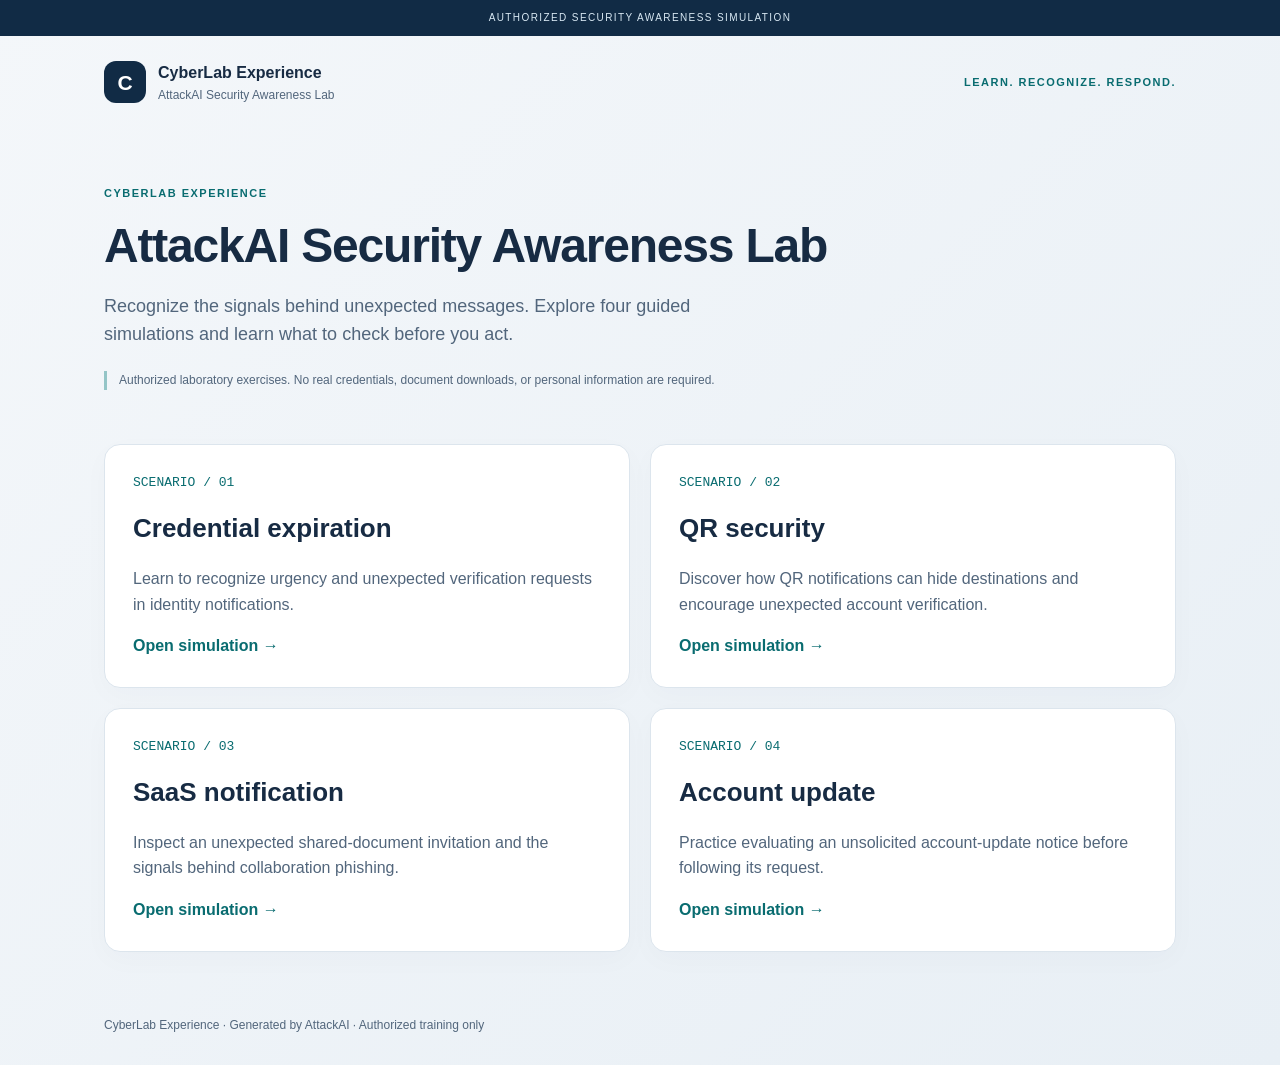
==== index.html @ 313d7d8c "Add files via upload Add files via upload" ====
<!DOCTYPE html>
<html lang="en"><head><meta charset="UTF-8"><meta name="viewport" content="width=device-width, initial-scale=1"><meta name="description" content="Four authorized CyberLab Experience security awareness simulations without credential collection."><title>Security Awareness Lab | AttackAI</title><link rel="stylesheet" href="assets/training.css"></head><body><div class="training-bar">AUTHORIZED SECURITY AWARENESS SIMULATION</div><header class="site-header"><a class="brand" href="index.html"><span class="brand-mark" aria-hidden="true">C</span><span><strong>CyberLab Experience</strong><small>AttackAI Security Awareness Lab</small></span></a><span class="lab-label">Learn. Recognize. Respond.</span></header><main><section class="hero"><p class="eyebrow">CyberLab Experience</p><h1>AttackAI Security Awareness Lab</h1><p class="lead">Recognize the signals behind unexpected messages. Explore four guided simulations and learn what to check before you act.</p><p class="demo-note">Authorized laboratory exercises. No real credentials, document downloads, or personal information are required.</p></section><section class="grid" aria-label="Training scenarios"><article class="scenario-card"><span class="number">SCENARIO / 01</span><h2>Credential expiration</h2><p>Learn to recognize urgency and unexpected verification requests in identity notifications.</p><a class="open-link" href="credential-expiration/">Open simulation →</a></article>
<article class="scenario-card"><span class="number">SCENARIO / 02</span><h2>QR security</h2><p>Discover how QR notifications can hide destinations and encourage unexpected account verification.</p><a class="open-link" href="qr-security/">Open simulation →</a></article>
<article class="scenario-card"><span class="number">SCENARIO / 03</span><h2>SaaS notification</h2><p>Inspect an unexpected shared-document invitation and the signals behind collaboration phishing.</p><a class="open-link" href="saas-notification/">Open simulation →</a></article>
<article class="scenario-card"><span class="number">SCENARIO / 04</span><h2>Account update</h2><p>Practice evaluating an unsolicited account-update notice before following its request.</p><a class="open-link" href="account-update/">Open simulation →</a></article></section></main><footer class="site-footer">CyberLab Experience · Generated by AttackAI · Authorized training only</footer></body></html>
---- assets/training.css ----
:root{color-scheme:light;--ink:#172b43;--muted:#52667c;--navy:#112b45;--teal:#096c70;--line:#dce5ed;--paper:#fff}*{box-sizing:border-box}body{margin:0;font-family:Arial,Helvetica,sans-serif;color:var(--ink);background:linear-gradient(135deg,#f4f7fa,#e8eff5);min-height:100vh;line-height:1.6}a{color:var(--teal)}.training-bar{background:var(--navy);color:#d8e8f3;text-align:center;font-size:10px;letter-spacing:1.4px;padding:10px 16px}.site-header{max-width:1120px;margin:auto;padding:24px;display:flex;align-items:center;justify-content:space-between;gap:16px}.brand{display:flex;align-items:center;gap:12px;color:var(--ink);text-decoration:none}.brand-mark{width:42px;height:42px;background:var(--navy);color:white;display:grid;place-items:center;border-radius:12px;font-weight:700;font-size:21px}.brand strong{display:block;font-size:16px}.brand small{display:block;color:var(--muted);font-size:12px}.lab-label,.eyebrow{font-size:11px;letter-spacing:1.5px;text-transform:uppercase;font-weight:700;color:var(--teal)}main{max-width:1120px;margin:auto;padding:32px 24px 64px}h1,h2,h3,p{margin-top:0}h1{font-size:clamp(30px,4vw,48px);line-height:1.15;letter-spacing:-1.2px;margin-bottom:18px}h2{font-size:26px;line-height:1.25}h3{font-size:17px;margin-bottom:6px}.lead{color:var(--muted);font-size:18px;max-width:680px}.hero{padding:24px 0 32px}.hero .eyebrow{margin-bottom:16px}.grid{display:grid;grid-template-columns:repeat(2,minmax(0,1fr));gap:20px}.scenario-card{display:flex;flex-direction:column;background:var(--paper);padding:28px;border:1px solid var(--line);border-radius:16px;box-shadow:0 8px 28px #172b4306}.scenario-card p{color:var(--muted);flex:1}.number{color:var(--teal);font-family:monospace;font-size:13px;margin-bottom:18px}.open-link{font-weight:700;text-decoration:none;align-self:flex-start}.open-link:hover{text-decoration:underline}.portal{max-width:480px;margin:28px auto 0}.portal-card,.education-card{background:white;border:1px solid var(--line);border-radius:18px;box-shadow:0 16px 50px #152d4610;padding:36px}.portal-card h1{font-size:29px;letter-spacing:-.6px}.portal-card .eyebrow{margin-bottom:18px}.description{color:var(--muted);font-size:14px}.visual-field{margin:20px 0}.field-label{display:block;font-weight:700;font-size:12px;margin-bottom:7px}.field-display{border:1px solid var(--line);background:#f4f7fa;border-radius:8px;padding:12px 14px;color:#78899a;font-size:14px;user-select:none}.demo-note{font-size:12px;color:var(--muted);border-left:3px solid #94c5c7;padding-left:12px;margin:22px 0}.cta{display:block;width:100%;border:0;background:var(--teal);color:white;border-radius:9px;padding:14px 18px;font:700 14px Arial,Helvetica,sans-serif;cursor:pointer}.cta:hover{background:#07555a}.cta:focus-visible,a:focus-visible{outline:3px solid #cc7c24;outline-offset:4px}.portal-footer{text-align:center;margin:22px 0 0;font-size:11px;color:var(--muted)}.education-card{max-width:800px;margin:28px auto 0}.education-card h1{font-size:clamp(30px,4vw,40px)}.badge{display:inline-block;border-radius:30px;background:#e6f2f1;color:#086269;font-size:11px;letter-spacing:1px;font-weight:700;padding:7px 12px;margin-bottom:20px}.safe-message{padding:18px 20px;background:#eef7f4;border:1px solid #cce4da;border-radius:10px;font-size:14px;margin:24px 0}.indicators{display:grid;grid-template-columns:1fr 1fr;gap:18px;margin:20px 0 26px}.indicator{padding:18px;background:#f6f8fb;border-radius:10px;border:1px solid #e6ecf2}.indicator p{font-size:14px;color:var(--muted);margin:0}.analysis{background:var(--navy);color:white;border-radius:12px;padding:24px}.analysis p{color:#c7d9e8;font-size:14px;margin:0}.education-footer{border-top:1px solid var(--line);margin-top:26px;padding-top:18px;font-size:12px;color:var(--muted);display:flex;justify-content:space-between;gap:16px;flex-wrap:wrap}.document-card{margin:24px 0;padding:22px;border:1px solid var(--line);border-radius:12px;background:#f7f9fc}.document-icon{display:inline-block;background:#e1eeee;color:var(--teal);font-size:11px;letter-spacing:1px;font-weight:bold;padding:7px 10px;border-radius:6px;margin-bottom:12px}.document-card h2{font-size:19px;margin-bottom:8px}.document-name{font-size:17px;font-weight:bold;overflow-wrap:anywhere}.document-meta{font-size:13px;color:var(--muted);margin-bottom:4px}.verification-mark{background:#edf5f5;border:1px solid #cee2e2;color:var(--teal);text-align:center;padding:18px;border-radius:10px;margin:22px 0;font-size:13px;font-weight:700}.site-footer{max-width:1120px;margin:auto;padding:0 24px 30px;font-size:12px;color:var(--muted)}.error-page{max-width:680px;padding-top:70px}[hidden]{display:none!important}@media(max-width:600px){.site-header{padding:18px}.lab-label{display:none}main{padding:18px 18px 40px}.grid,.indicators{grid-template-columns:1fr}.portal{margin-top:12px}.portal-card,.education-card{padding:26px 22px}.scenario-card{padding:24px}.hero{padding:12px 0 20px}.lead{font-size:16px}.training-bar{font-size:9px;letter-spacing:.8px}.site-footer{padding:0 18px 24px}}
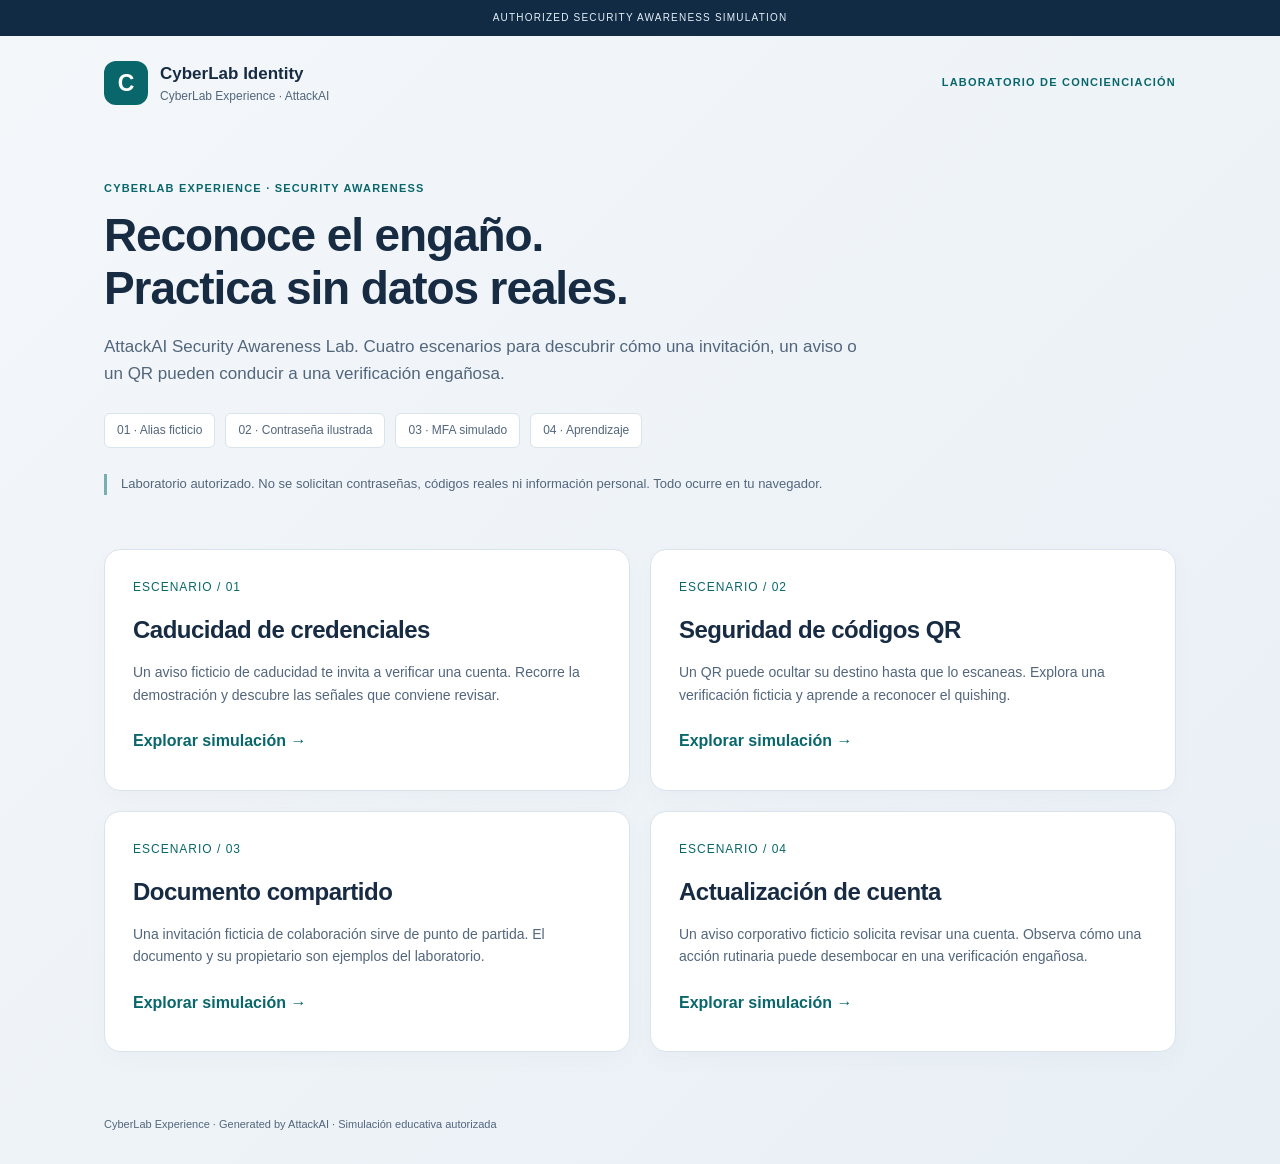
==== commit f475e9f7: "Add files via upload AttackAI Phase 3C.2 - Interactive Awareness Landing Pages." ====
--- a/index.html
+++ b/index.html
@@ -1,5 +1,28 @@
-<!DOCTYPE html>
-<html lang="en"><head><meta charset="UTF-8"><meta name="viewport" content="width=device-width, initial-scale=1"><meta name="description" content="Four authorized CyberLab Experience security awareness simulations without credential collection."><title>Security Awareness Lab | AttackAI</title><link rel="stylesheet" href="assets/training.css"></head><body><div class="training-bar">AUTHORIZED SECURITY AWARENESS SIMULATION</div><header class="site-header"><a class="brand" href="index.html"><span class="brand-mark" aria-hidden="true">C</span><span><strong>CyberLab Experience</strong><small>AttackAI Security Awareness Lab</small></span></a><span class="lab-label">Learn. Recognize. Respond.</span></header><main><section class="hero"><p class="eyebrow">CyberLab Experience</p><h1>AttackAI Security Awareness Lab</h1><p class="lead">Recognize the signals behind unexpected messages. Explore four guided simulations and learn what to check before you act.</p><p class="demo-note">Authorized laboratory exercises. No real credentials, document downloads, or personal information are required.</p></section><section class="grid" aria-label="Training scenarios"><article class="scenario-card"><span class="number">SCENARIO / 01</span><h2>Credential expiration</h2><p>Learn to recognize urgency and unexpected verification requests in identity notifications.</p><a class="open-link" href="credential-expiration/">Open simulation →</a></article>
-<article class="scenario-card"><span class="number">SCENARIO / 02</span><h2>QR security</h2><p>Discover how QR notifications can hide destinations and encourage unexpected account verification.</p><a class="open-link" href="qr-security/">Open simulation →</a></article>
-<article class="scenario-card"><span class="number">SCENARIO / 03</span><h2>SaaS notification</h2><p>Inspect an unexpected shared-document invitation and the signals behind collaboration phishing.</p><a class="open-link" href="saas-notification/">Open simulation →</a></article>
-<article class="scenario-card"><span class="number">SCENARIO / 04</span><h2>Account update</h2><p>Practice evaluating an unsolicited account-update notice before following its request.</p><a class="open-link" href="account-update/">Open simulation →</a></article></section></main><footer class="site-footer">CyberLab Experience · Generated by AttackAI · Authorized training only</footer></body></html>+<!DOCTYPE html>
+<html lang="es">
+<head>
+<meta charset="UTF-8">
+<meta name="viewport" content="width=device-width, initial-scale=1">
+<meta http-equiv="Content-Security-Policy" content="default-src 'none'; style-src 'self'; script-src 'self'; img-src data:; connect-src 'none'; form-action 'none'; base-uri 'none'; object-src 'none'">
+<link rel="icon" href="data:,">
+<title>AttackAI Security Awareness Lab | CyberLab Experience</title>
+<meta name="description" content="Cuatro recorridos educativos sobre phishing con identidad ficticia, contraseña ilustrada y MFA simulado. Sin credenciales reales.">
+<link rel="stylesheet" href="assets/training.css">
+</head>
+<body>
+<a class="skip-link" href="#main">Saltar al contenido</a>
+<div class="training-bar">AUTHORIZED SECURITY AWARENESS SIMULATION</div>
+<header class="site-header">
+  <a class="brand" href="index.html"><span class="brand-mark" aria-hidden="true">C</span><span><strong>CyberLab Identity</strong><small>CyberLab Experience · AttackAI</small></span></a>
+  <span class="lab-label">Laboratorio de concienciación</span>
+</header>
+<main id="main">
+  <section class="hero"><p class="eyebrow">CYBERLAB EXPERIENCE · SECURITY AWARENESS</p><h1>Reconoce el engaño.<br>Practica sin datos reales.</h1><p class="lead">AttackAI Security Awareness Lab. Cuatro escenarios para descubrir cómo una invitación, un aviso o un QR pueden conducir a una verificación engañosa.</p><div class="overview-steps" aria-label="Etapas de cada recorrido"><span>01 · Alias ficticio</span><span>02 · Contraseña ilustrada</span><span>03 · MFA simulado</span><span>04 · Aprendizaje</span></div><p class="demo-note">Laboratorio autorizado. No se solicitan contraseñas, códigos reales ni información personal. Todo ocurre en tu navegador.</p></section>
+  <section class="grid" aria-label="Escenarios de entrenamiento"><article class="scenario-card"><span class="number">ESCENARIO / 01</span><h2>Caducidad de credenciales</h2><p>Un aviso ficticio de caducidad te invita a verificar una cuenta. Recorre la demostración y descubre las señales que conviene revisar.</p><a class="open-link" href="credential-expiration/">Explorar simulación <span aria-hidden="true">→</span><span class="sr-only">: Caducidad de credenciales</span></a></article>
+<article class="scenario-card"><span class="number">ESCENARIO / 02</span><h2>Seguridad de códigos QR</h2><p>Un QR puede ocultar su destino hasta que lo escaneas. Explora una verificación ficticia y aprende a reconocer el quishing.</p><a class="open-link" href="qr-security/">Explorar simulación <span aria-hidden="true">→</span><span class="sr-only">: Seguridad de códigos QR</span></a></article>
+<article class="scenario-card"><span class="number">ESCENARIO / 03</span><h2>Documento compartido</h2><p>Una invitación ficticia de colaboración sirve de punto de partida. El documento y su propietario son ejemplos del laboratorio.</p><a class="open-link" href="saas-notification/">Explorar simulación <span aria-hidden="true">→</span><span class="sr-only">: Documento compartido</span></a></article>
+<article class="scenario-card"><span class="number">ESCENARIO / 04</span><h2>Actualización de cuenta</h2><p>Un aviso corporativo ficticio solicita revisar una cuenta. Observa cómo una acción rutinaria puede desembocar en una verificación engañosa.</p><a class="open-link" href="account-update/">Explorar simulación <span aria-hidden="true">→</span><span class="sr-only">: Actualización de cuenta</span></a></article></section>
+</main>
+<footer class="site-footer">CyberLab Experience · Generated by AttackAI · Simulación educativa autorizada</footer>
+</body>
+</html>
--- a/assets/training.css
+++ b/assets/training.css
@@ -1 +1,15 @@
-:root{color-scheme:light;--ink:#172b43;--muted:#52667c;--navy:#112b45;--teal:#096c70;--line:#dce5ed;--paper:#fff}*{box-sizing:border-box}body{margin:0;font-family:Arial,Helvetica,sans-serif;color:var(--ink);background:linear-gradient(135deg,#f4f7fa,#e8eff5);min-height:100vh;line-height:1.6}a{color:var(--teal)}.training-bar{background:var(--navy);color:#d8e8f3;text-align:center;font-size:10px;letter-spacing:1.4px;padding:10px 16px}.site-header{max-width:1120px;margin:auto;padding:24px;display:flex;align-items:center;justify-content:space-between;gap:16px}.brand{display:flex;align-items:center;gap:12px;color:var(--ink);text-decoration:none}.brand-mark{width:42px;height:42px;background:var(--navy);color:white;display:grid;place-items:center;border-radius:12px;font-weight:700;font-size:21px}.brand strong{display:block;font-size:16px}.brand small{display:block;color:var(--muted);font-size:12px}.lab-label,.eyebrow{font-size:11px;letter-spacing:1.5px;text-transform:uppercase;font-weight:700;color:var(--teal)}main{max-width:1120px;margin:auto;padding:32px 24px 64px}h1,h2,h3,p{margin-top:0}h1{font-size:clamp(30px,4vw,48px);line-height:1.15;letter-spacing:-1.2px;margin-bottom:18px}h2{font-size:26px;line-height:1.25}h3{font-size:17px;margin-bottom:6px}.lead{color:var(--muted);font-size:18px;max-width:680px}.hero{padding:24px 0 32px}.hero .eyebrow{margin-bottom:16px}.grid{display:grid;grid-template-columns:repeat(2,minmax(0,1fr));gap:20px}.scenario-card{display:flex;flex-direction:column;background:var(--paper);padding:28px;border:1px solid var(--line);border-radius:16px;box-shadow:0 8px 28px #172b4306}.scenario-card p{color:var(--muted);flex:1}.number{color:var(--teal);font-family:monospace;font-size:13px;margin-bottom:18px}.open-link{font-weight:700;text-decoration:none;align-self:flex-start}.open-link:hover{text-decoration:underline}.portal{max-width:480px;margin:28px auto 0}.portal-card,.education-card{background:white;border:1px solid var(--line);border-radius:18px;box-shadow:0 16px 50px #152d4610;padding:36px}.portal-card h1{font-size:29px;letter-spacing:-.6px}.portal-card .eyebrow{margin-bottom:18px}.description{color:var(--muted);font-size:14px}.visual-field{margin:20px 0}.field-label{display:block;font-weight:700;font-size:12px;margin-bottom:7px}.field-display{border:1px solid var(--line);background:#f4f7fa;border-radius:8px;padding:12px 14px;color:#78899a;font-size:14px;user-select:none}.demo-note{font-size:12px;color:var(--muted);border-left:3px solid #94c5c7;padding-left:12px;margin:22px 0}.cta{display:block;width:100%;border:0;background:var(--teal);color:white;border-radius:9px;padding:14px 18px;font:700 14px Arial,Helvetica,sans-serif;cursor:pointer}.cta:hover{background:#07555a}.cta:focus-visible,a:focus-visible{outline:3px solid #cc7c24;outline-offset:4px}.portal-footer{text-align:center;margin:22px 0 0;font-size:11px;color:var(--muted)}.education-card{max-width:800px;margin:28px auto 0}.education-card h1{font-size:clamp(30px,4vw,40px)}.badge{display:inline-block;border-radius:30px;background:#e6f2f1;color:#086269;font-size:11px;letter-spacing:1px;font-weight:700;padding:7px 12px;margin-bottom:20px}.safe-message{padding:18px 20px;background:#eef7f4;border:1px solid #cce4da;border-radius:10px;font-size:14px;margin:24px 0}.indicators{display:grid;grid-template-columns:1fr 1fr;gap:18px;margin:20px 0 26px}.indicator{padding:18px;background:#f6f8fb;border-radius:10px;border:1px solid #e6ecf2}.indicator p{font-size:14px;color:var(--muted);margin:0}.analysis{background:var(--navy);color:white;border-radius:12px;padding:24px}.analysis p{color:#c7d9e8;font-size:14px;margin:0}.education-footer{border-top:1px solid var(--line);margin-top:26px;padding-top:18px;font-size:12px;color:var(--muted);display:flex;justify-content:space-between;gap:16px;flex-wrap:wrap}.document-card{margin:24px 0;padding:22px;border:1px solid var(--line);border-radius:12px;background:#f7f9fc}.document-icon{display:inline-block;background:#e1eeee;color:var(--teal);font-size:11px;letter-spacing:1px;font-weight:bold;padding:7px 10px;border-radius:6px;margin-bottom:12px}.document-card h2{font-size:19px;margin-bottom:8px}.document-name{font-size:17px;font-weight:bold;overflow-wrap:anywhere}.document-meta{font-size:13px;color:var(--muted);margin-bottom:4px}.verification-mark{background:#edf5f5;border:1px solid #cee2e2;color:var(--teal);text-align:center;padding:18px;border-radius:10px;margin:22px 0;font-size:13px;font-weight:700}.site-footer{max-width:1120px;margin:auto;padding:0 24px 30px;font-size:12px;color:var(--muted)}.error-page{max-width:680px;padding-top:70px}[hidden]{display:none!important}@media(max-width:600px){.site-header{padding:18px}.lab-label{display:none}main{padding:18px 18px 40px}.grid,.indicators{grid-template-columns:1fr}.portal{margin-top:12px}.portal-card,.education-card{padding:26px 22px}.scenario-card{padding:24px}.hero{padding:12px 0 20px}.lead{font-size:16px}.training-bar{font-size:9px;letter-spacing:.8px}.site-footer{padding:0 18px 24px}}+:root{color-scheme:light;--ink:#172b43;--muted:#52667c;--navy:#112b45;--teal:#09676b;--line:#d9e3ec;--paper:#fff}
+*{box-sizing:border-box}body{margin:0;min-height:100vh;background:linear-gradient(135deg,#f4f7fa,#e8eff5);color:var(--ink);font-family:Arial,Helvetica,sans-serif;line-height:1.6}a{color:var(--teal);text-underline-offset:3px}button,select{font:inherit}button,a,select{-webkit-tap-highlight-color:transparent}a:focus-visible,button:focus-visible,select:focus-visible{outline:3px solid #a65008;outline-offset:4px}h2[tabindex='-1']:focus{outline:none}[hidden]{display:none!important}
+.sr-only{position:absolute;width:1px;height:1px;padding:0;margin:-1px;overflow:hidden;clip-path:inset(50%);white-space:nowrap;border:0}.skip-link{position:absolute;top:-100px;left:16px;z-index:5;padding:10px 16px;background:white;color:var(--ink);font-weight:bold}.skip-link:focus{top:8px}
+.training-bar{padding:10px 16px;background:var(--navy);color:#e5eff7;text-align:center;font-size:10px;letter-spacing:1.2px}.site-header{display:flex;align-items:center;justify-content:space-between;gap:20px;max-width:1120px;margin:auto;padding:24px}.brand{display:flex;align-items:center;gap:12px;color:var(--ink);text-decoration:none}.brand-mark{display:grid;place-items:center;flex-shrink:0;width:44px;height:44px;background:var(--teal);border-radius:12px;color:white;font-size:23px;font-weight:bold}.brand strong{display:block;font-size:17px}.brand small{display:block;font-size:12px;color:var(--muted)}.lab-label,.eyebrow{color:var(--teal);font-size:11px;letter-spacing:1.2px;font-weight:bold;text-transform:uppercase}
+main{max-width:1120px;margin:auto;padding:28px 24px 64px}h1,h2,h3,p{margin-top:0}h1{margin-bottom:18px;font-size:clamp(31px,4vw,46px);letter-spacing:-1.1px;line-height:1.15}h2{margin-bottom:16px;font-size:26px;letter-spacing:-.5px;line-height:1.25}h3{margin-bottom:8px;font-size:16px;line-height:1.4}.lead{max-width:760px;margin-bottom:22px;color:var(--muted);font-size:17px}.hero{padding:22px 0 32px}.hero h1{max-width:820px}.overview-steps{display:flex;flex-wrap:wrap;gap:10px;margin:26px 0}.overview-steps span{border:1px solid var(--line);border-radius:6px;padding:7px 12px;background:white;color:var(--muted);font-size:12px}.demo-note{margin:22px 0;border-left:3px solid #77aeb0;padding-left:14px;color:var(--muted);font-size:13px}
+.grid{display:grid;grid-template-columns:repeat(2,minmax(0,1fr));gap:20px}.scenario-card{display:flex;flex-direction:column;border:1px solid var(--line);border-radius:16px;padding:28px;background:white;box-shadow:0 8px 26px #172b4306}.scenario-card h2{font-size:24px}.scenario-card p{flex:1;color:var(--muted);font-size:14px}.number{display:block;margin-bottom:18px;color:var(--teal);font-size:12px;letter-spacing:1px}.open-link{align-self:flex-start;padding:8px 0;font-weight:bold;text-decoration:none}.open-link:hover{text-decoration:underline}
+.page-intro{margin:6px 0 26px}.page-intro h1{font-size:clamp(30px,3.6vw,38px)}.experience-layout{display:grid;grid-template-columns:minmax(0,760px) minmax(220px,1fr);align-items:start;gap:24px}.simulation{min-width:0;overflow:hidden;border:1px solid var(--line);border-radius:16px;background:white;box-shadow:0 16px 48px #152d460d;scroll-margin-top:20px}.progress{border-bottom:1px solid var(--line);padding:22px 26px;background:#f9fbfc}.progress ol{display:grid;grid-template-columns:repeat(4,minmax(0,1fr));gap:8px;list-style:none;margin:0;padding:0}.progress li{display:flex;align-items:flex-start;gap:8px;color:var(--muted);font-size:11px;line-height:1.4}.step-number{display:grid;place-items:center;flex-shrink:0;width:26px;height:26px;border:1px solid #9eafbf;border-radius:50%;background:white;font-size:12px}.progress li[aria-current='step']{color:var(--teal);font-weight:bold}.progress li[aria-current='step'] .step-number{border-color:var(--teal);background:var(--teal);color:white}.progress li.is-complete .step-number{border-color:#79a9a6;background:#e9f4f2;color:#225d58}
+.step-panel{padding:32px}.panel-kicker{margin-bottom:16px;color:var(--teal);font-size:10px;font-weight:bold;letter-spacing:1.3px}.description{color:var(--muted);font-size:14px}.context-note{margin:24px 0;border-left:3px solid #9ab6c9;padding:16px;background:#f4f7fa;border-radius:0 8px 8px 0}.context-label{display:block;margin-bottom:8px;color:var(--muted);font-size:10px;letter-spacing:1px;font-weight:bold}.context-note p{margin:0;color:var(--muted);font-size:14px}.visual-field{margin:24px 0}.field-label{display:block;margin-bottom:8px;font-size:13px;font-weight:bold}select{width:100%;min-height:48px;border:1px solid #8fa4b7;border-radius:8px;padding:12px;background:white;color:var(--ink);font-size:16px}.field-help{margin:9px 0 0;color:var(--muted);font-size:12px}
+.identity-chip{display:flex;align-items:center;gap:12px;margin:24px 0;padding:14px 16px;background:#f3f7fa;border-radius:10px}.identity-avatar{display:grid;place-items:center;flex-shrink:0;width:36px;height:36px;border-radius:50%;background:#dae8ed;color:#34536b;font-weight:bold}.identity-chip strong{display:block;font-size:14px}.identity-chip small{display:block;margin-top:3px;color:var(--muted);font-size:11px}.masked-display{display:flex;align-items:center;justify-content:space-between;flex-wrap:wrap;gap:12px;border:1px solid var(--line);border-radius:8px;padding:15px 16px;background:#f3f6f8;color:#476078;font-size:20px;letter-spacing:2px}.fixed-tag{color:var(--muted);font-size:9px;font-weight:bold;letter-spacing:.8px}.mfa-indicators{display:flex;justify-content:center;gap:10px;margin:30px 0}.mfa-indicators span{display:grid;place-items:center;width:48px;height:54px;border:1px solid #b5cbd7;border-radius:8px;background:#f2f7fa;color:#4b6d83;font-size:18px}
+.actions{display:flex;justify-content:flex-end;flex-wrap:wrap;gap:12px;margin-top:30px}.button{min-height:48px;border:1px solid transparent;border-radius:8px;padding:13px 20px;font-size:14px;font-weight:bold;line-height:1.4;cursor:pointer}.button-primary{background:var(--teal);color:white}.button-primary:hover{background:#075357}.button-secondary{border-color:#aebfce;background:white;color:#334f68}.button-secondary:hover{background:#f0f5f8}
+.safety-aside{padding:24px 20px;border:1px solid var(--line);border-radius:14px;background:#f9fbfc}.badge{display:inline-block;margin-bottom:18px;border-radius:20px;padding:6px 10px;background:#e4f0ed;color:#235d53;font-size:9px;font-weight:bold;letter-spacing:.8px}.safety-aside h2{margin-bottom:12px;font-size:21px}.safety-aside p,.safety-list{color:var(--muted);font-size:13px}.safety-list{padding-left:18px;margin:20px 0}.safety-list li{margin-bottom:10px}.safety-aside .aside-note{border-top:1px solid var(--line);padding-top:18px;margin-bottom:0;font-size:12px}.safe-message{margin:24px 0;border:1px solid #bfded0;border-radius:10px;padding:18px 20px;background:#edf7f1;color:#245642;font-size:14px}.safe-message p{margin:8px 0 0}.section-title{margin:28px 0 14px;font-size:18px}.learning-sequence{padding-left:22px;color:var(--muted);font-size:14px}.learning-sequence li{margin-bottom:14px}.learning-sequence strong{color:var(--ink)}.indicators{display:grid;grid-template-columns:repeat(2,minmax(0,1fr));gap:14px;margin:18px 0 24px}.indicator{padding:18px;border:1px solid #e1e9f0;border-radius:10px;background:#f6f8fb}.indicator h3{font-size:14px}.indicator p{margin:0;color:var(--muted);font-size:13px}.analysis{padding:22px;border-radius:10px;background:var(--navy);color:white}.analysis p{margin:0;color:#d1dfeb;font-size:13px}.return-link{margin:24px 0 0;text-align:right;font-size:13px}
+.document-card{display:flex;align-items:flex-start;gap:16px;margin:24px 0;border:1px solid var(--line);border-radius:12px;padding:20px;background:#f6f9fb}.document-icon{display:inline-block;padding:7px 9px;border-radius:6px;background:#e1eeee;color:var(--teal);font-size:10px;font-weight:bold}.document-card h3{font-size:13px;color:var(--muted)}.document-name{margin-bottom:9px;font-size:16px;font-weight:bold;overflow-wrap:anywhere}.document-meta{margin:4px 0;color:var(--muted);font-size:12px}.site-footer{max-width:1120px;margin:auto;padding:0 24px 30px;color:var(--muted);font-size:11px}.error-page{max-width:680px;padding-top:70px}
+@media(max-width:900px){.experience-layout{grid-template-columns:minmax(0,1fr)}.safety-aside{max-width:none}.safety-list{display:grid;grid-template-columns:1fr 1fr;gap:0 20px}}
+@media(max-width:600px){.site-header{padding:18px}.lab-label{display:none}main{padding:20px 18px 40px}.hero{padding-top:10px}.lead{font-size:15px}.grid,.indicators{grid-template-columns:minmax(0,1fr)}.scenario-card{padding:24px}.progress{padding:18px 14px}.progress li{flex-direction:column;align-items:center;gap:8px;text-align:center;font-size:10px}.step-panel{padding:26px 20px}.step-panel h2{font-size:24px}.actions{flex-direction:column}.button{width:100%}.mfa-indicators{gap:7px}.mfa-indicators span{flex:0 1 43px;height:48px}.document-card{padding:16px;gap:12px}.safety-list{grid-template-columns:1fr}.training-bar{font-size:9px;letter-spacing:.7px}.site-footer{padding:0 18px 24px}}
+@media(prefers-reduced-motion:reduce){html{scroll-behavior:auto}}
